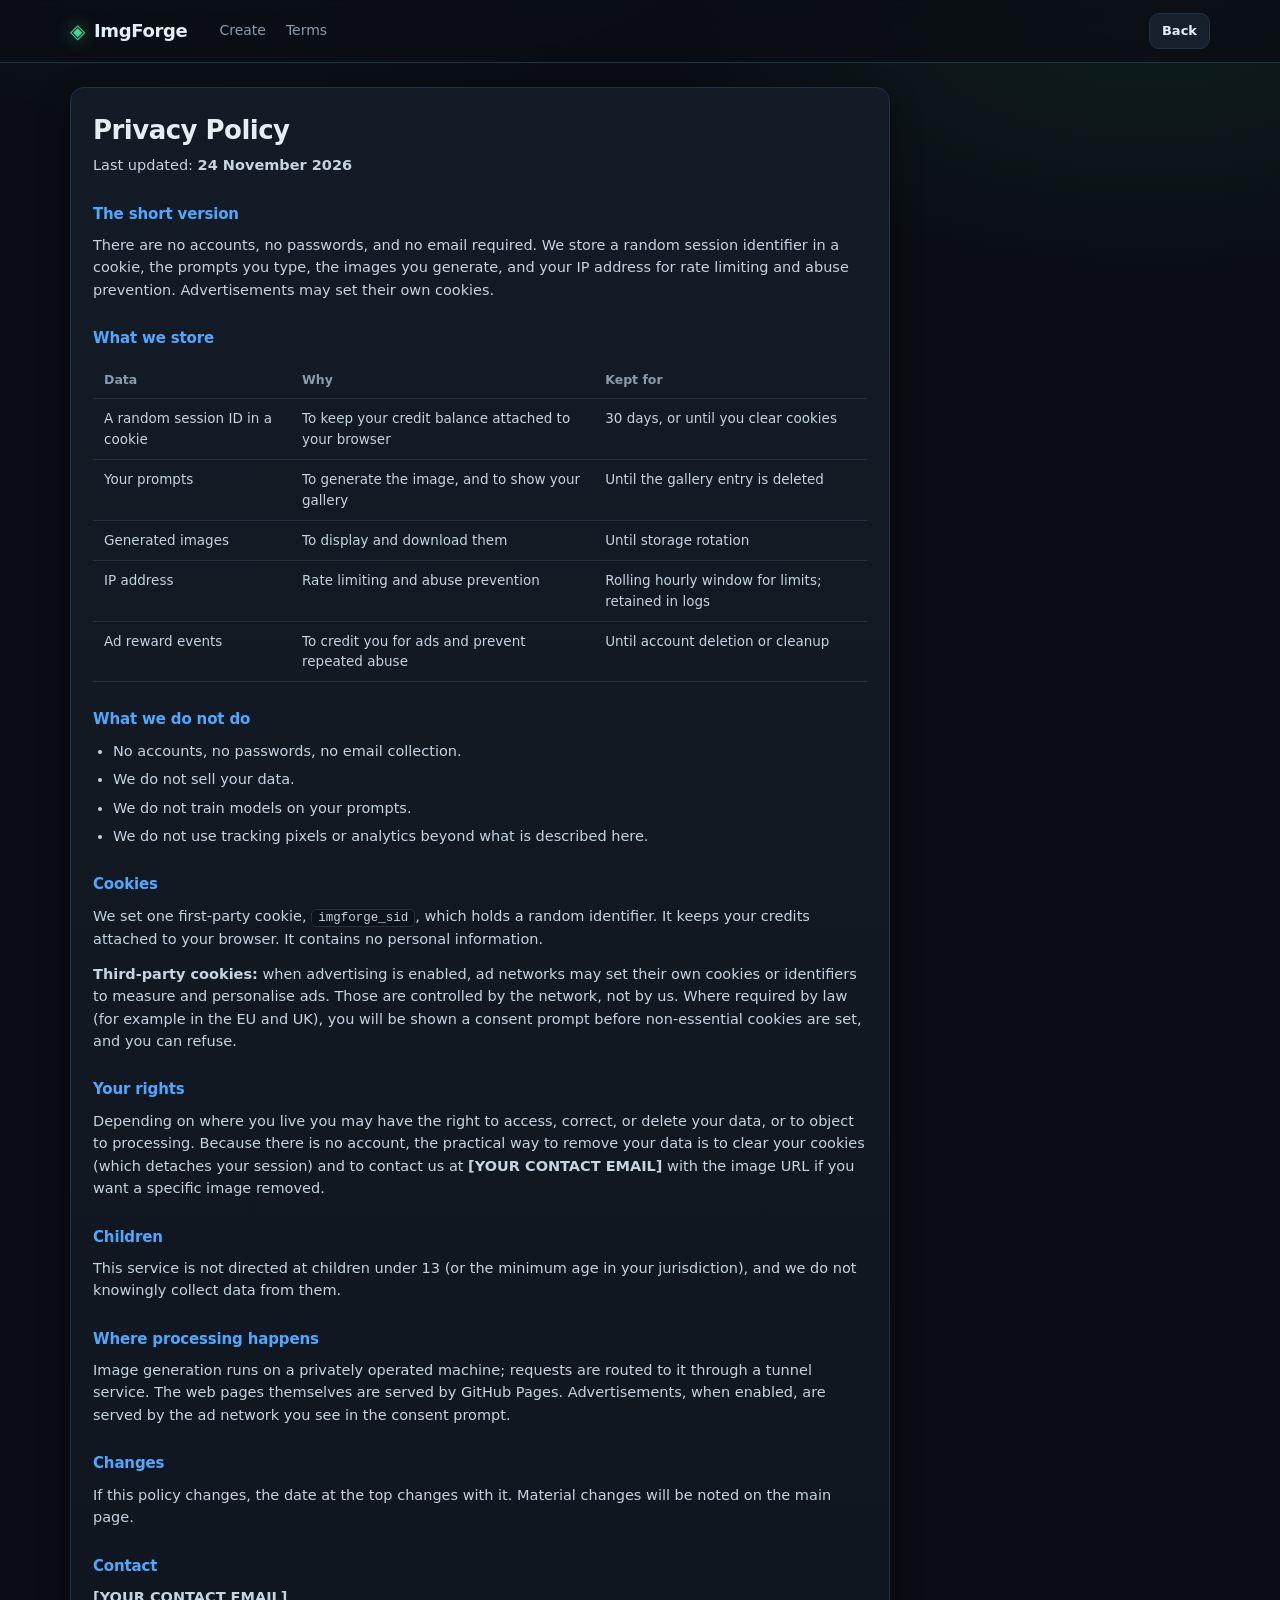
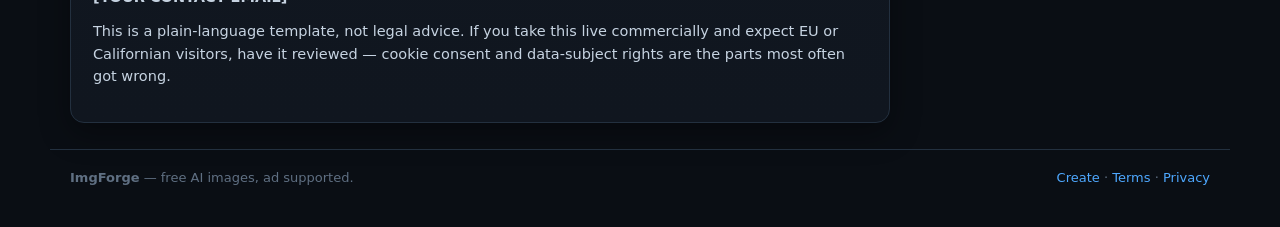
==== privacy.html @ 8022893f "Add Terms, Privacy, ad slot system, ads.txt" ====
<!DOCTYPE html>
<html lang="en">
<head>
<meta charset="utf-8">
<meta name="viewport" content="width=device-width, initial-scale=1">
<title>Privacy Policy — ImgForge</title>
<meta name="description" content="What the free ImgForge AI image generator stores, and what it does not.">
<link rel="stylesheet" href="styles.css">
</head>
<body>

<header class="topbar">
  <div class="wrap topbar-inner">
    <a class="brand" href="index.html"><span class="logo">◈</span><span>ImgForge</span></a>
    <nav class="nav">
      <a href="index.html">Create</a>
      <a href="terms.html">Terms</a>
    </nav>
    <div class="wallet"><a class="btn btn-small" href="index.html">Back</a></div>
  </div>
</header>

<main class="wrap" style="margin-top:24px">
  <article class="panel legal">
    <h1>Privacy Policy</h1>
    <p class="muted small">Last updated: <strong>24 November 2026</strong></p>

    <h2>The short version</h2>
    <p>
      There are no accounts, no passwords, and no email required. We store a random
      session identifier in a cookie, the prompts you type, the images you generate, and
      your IP address for rate limiting and abuse prevention. Advertisements may set
      their own cookies.
    </p>

    <h2>What we store</h2>
    <table class="legal-table">
      <tr><th>Data</th><th>Why</th><th>Kept for</th></tr>
      <tr>
        <td>A random session ID in a cookie</td>
        <td>To keep your credit balance attached to your browser</td>
        <td>30 days, or until you clear cookies</td>
      </tr>
      <tr>
        <td>Your prompts</td>
        <td>To generate the image, and to show your gallery</td>
        <td>Until the gallery entry is deleted</td>
      </tr>
      <tr>
        <td>Generated images</td>
        <td>To display and download them</td>
        <td>Until storage rotation</td>
      </tr>
      <tr>
        <td>IP address</td>
        <td>Rate limiting and abuse prevention</td>
        <td>Rolling hourly window for limits; retained in logs</td>
      </tr>
      <tr>
        <td>Ad reward events</td>
        <td>To credit you for ads and prevent repeated abuse</td>
        <td>Until account deletion or cleanup</td>
      </tr>
    </table>

    <h2>What we do not do</h2>
    <ul>
      <li>No accounts, no passwords, no email collection.</li>
      <li>We do not sell your data.</li>
      <li>We do not train models on your prompts.</li>
      <li>We do not use tracking pixels or analytics beyond what is described here.</li>
    </ul>

    <h2>Cookies</h2>
    <p>
      We set one first-party cookie, <code>imgforge_sid</code>, which holds a random
      identifier. It keeps your credits attached to your browser. It contains no personal
      information.
    </p>
    <p>
      <strong>Third-party cookies:</strong> when advertising is enabled, ad networks may
      set their own cookies or identifiers to measure and personalise ads. Those are
      controlled by the network, not by us. Where required by law (for example in the EU
      and UK), you will be shown a consent prompt before non-essential cookies are set,
      and you can refuse.
    </p>

    <h2>Your rights</h2>
    <p>
      Depending on where you live you may have the right to access, correct, or delete
      your data, or to object to processing. Because there is no account, the practical
      way to remove your data is to clear your cookies (which detaches your session) and
      to contact us at <strong>[YOUR CONTACT EMAIL]</strong> with the image URL if you
      want a specific image removed.
    </p>

    <h2>Children</h2>
    <p>
      This service is not directed at children under 13 (or the minimum age in your
      jurisdiction), and we do not knowingly collect data from them.
    </p>

    <h2>Where processing happens</h2>
    <p>
      Image generation runs on a privately operated machine; requests are routed to it
      through a tunnel service. The web pages themselves are served by GitHub Pages.
      Advertisements, when enabled, are served by the ad network you see in the consent
      prompt.
    </p>

    <h2>Changes</h2>
    <p>
      If this policy changes, the date at the top changes with it. Material changes will
      be noted on the main page.
    </p>

    <h2>Contact</h2>
    <p><strong>[YOUR CONTACT EMAIL]</strong></p>

    <p class="fineprint">
      This is a plain-language template, not legal advice. If you take this live
      commercially and expect EU or Californian visitors, have it reviewed — cookie
      consent and data-subject rights are the parts most often got wrong.
    </p>
  </article>
</main>

<footer class="wrap footer">
  <div><strong>ImgForge</strong> — free AI images, ad supported.</div>
  <div><a href="index.html">Create</a> · <a href="terms.html">Terms</a> · <a href="privacy.html">Privacy</a></div>
</footer>

</body>
</html>
---- styles.css ----
:root {
  --bg: #0a0e14;
  --bg-2: #10161f;
  --panel: #131b26;
  --line: #23303f;
  --text: #e6edf5;
  --muted: #8b9bad;
  --accent: #3ddc97;
  --accent-2: #4ea8ff;
  --danger: #ff6b6b;
  --radius: 14px;
  --shadow: 0 10px 30px rgba(0, 0, 0, .35);
}

* { box-sizing: border-box; }

html, body { margin: 0; padding: 0; }

body {
  background:
    radial-gradient(1100px 500px at 15% -10%, rgba(78, 168, 255, .10), transparent 60%),
    radial-gradient(900px 500px at 90% 0%, rgba(61, 220, 151, .08), transparent 55%),
    var(--bg);
  color: var(--text);
  font: 16px/1.55 ui-sans-serif, system-ui, -apple-system, "Segoe UI", Roboto, Inter, sans-serif;
  min-height: 100vh;
}

.wrap { width: 100%; max-width: 1180px; margin: 0 auto; padding: 0 20px; }

a { color: var(--accent-2); text-decoration: none; }
a:hover { text-decoration: underline; }

/* ---------------------------------------------------------------- topbar */
.topbar {
  position: sticky; top: 0; z-index: 20;
  background: rgba(10, 14, 20, .82);
  backdrop-filter: blur(10px);
  border-bottom: 1px solid var(--line);
}
.topbar-inner {
  display: flex; align-items: center; gap: 18px;
  height: 62px;
}
.brand {
  display: flex; align-items: center; gap: 9px;
  font-weight: 700; font-size: 18px; color: var(--text);
  letter-spacing: -.02em;
}
.brand:hover { text-decoration: none; }
.logo {
  color: var(--accent); font-size: 20px;
  filter: drop-shadow(0 0 8px rgba(61, 220, 151, .55));
}
.nav { display: flex; gap: 20px; margin-left: 14px; }
.nav a { color: var(--muted); font-size: 14px; }
.nav a:hover { color: var(--text); text-decoration: none; }

.wallet {
  margin-left: auto; display: flex; align-items: center; gap: 8px;
  font-size: 14px;
}
#credit-count {
  min-width: 34px; padding: 3px 10px;
  border-radius: 999px;
  background: rgba(61, 220, 151, .12);
  border: 1px solid rgba(61, 220, 151, .35);
  color: var(--accent); font-weight: 700; text-align: center;
}
.wallet-label { color: var(--muted); }

/* ---------------------------------------------------------------- layout */
.layout {
  display: grid;
  grid-template-columns: minmax(0, 1fr) 340px;
  gap: 20px;
  margin-top: 20px;
  align-items: start;
}
@media (max-width: 900px) {
  .layout { grid-template-columns: 1fr; }
  .nav { display: none; }
}

.panel {
  background: linear-gradient(180deg, var(--panel), var(--bg-2));
  border: 1px solid var(--line);
  border-radius: var(--radius);
  padding: 22px;
  box-shadow: var(--shadow);
}

h1 { font-size: 22px; margin: 0 0 6px; letter-spacing: -.02em; }
h2 { font-size: 16px; margin: 0 0 10px; letter-spacing: -.01em; }
.lede { color: var(--muted); margin: 0 0 18px; font-size: 14.5px; }
.muted { color: var(--muted); }
.small { font-size: 13px; }
.fineprint { color: #6f7f92; font-size: 12.5px; margin: 14px 0 0; }

/* ---------------------------------------------------------------- fields */
.field { display: block; margin-bottom: 16px; position: relative; }
.field .label {
  display: block; font-size: 13px; color: var(--muted);
  margin-bottom: 7px; font-weight: 600;
}
.hint { font-weight: 400; color: #5f6f82; }

textarea, input[type="number"], select {
  width: 100%;
  background: #0c121a;
  border: 1px solid var(--line);
  border-radius: 10px;
  color: var(--text);
  padding: 12px 13px;
  font: inherit;
  outline: none;
  transition: border-color .15s, box-shadow .15s;
}
textarea { resize: vertical; min-height: 96px; }
textarea:focus, input:focus, select:focus {
  border-color: rgba(78, 168, 255, .6);
  box-shadow: 0 0 0 3px rgba(78, 168, 255, .13);
}
.counter {
  position: absolute; right: 10px; bottom: 8px;
  font-size: 11.5px; color: #55657a;
}
.row { display: flex; gap: 14px; }
.grow { flex: 1; }

/* --------------------------------------------------------------- buttons */
.btn {
  border: 1px solid var(--line);
  background: #16202d;
  color: var(--text);
  border-radius: 10px;
  padding: 11px 16px;
  font: inherit; font-weight: 600;
  cursor: pointer;
  transition: transform .06s, background .15s, border-color .15s, opacity .15s;
}
.btn:hover:not(:disabled) { background: #1c2837; border-color: #2e3f52; }
.btn:active:not(:disabled) { transform: translateY(1px); }
.btn:disabled { opacity: .5; cursor: not-allowed; }
.btn-small { padding: 7px 12px; font-size: 13px; }
.btn-block { width: 100%; display: block; }
.btn-ghost { background: transparent; border-color: transparent; color: var(--muted); }
.btn-ghost:hover { color: var(--text); background: rgba(255,255,255,.04); }
.btn-primary {
  background: linear-gradient(180deg, #3ddc97, #2cbb7f);
  color: #052116;
  border-color: #2cbb7f;
  font-weight: 700;
}
.btn-primary:hover:not(:disabled) {
  background: linear-gradient(180deg, #4de8a6, #31c98a);
  border-color: #4de8a6;
}

/* ---------------------------------------------------------------- status */
.status {
  margin-top: 14px;
  padding: 12px 14px;
  border-radius: 10px;
  font-size: 14px;
  border: 1px solid var(--line);
  background: #0e151f;
}
.status-working { border-color: rgba(78, 168, 255, .4); color: #bcd9ff; }
.status-error { border-color: rgba(255, 107, 107, .45); color: #ffc4c4; background: rgba(255, 107, 107, .06); }
.status-ok { border-color: rgba(61, 220, 151, .45); color: #b7f5da; background: rgba(61, 220, 151, .06); }

/* --------------------------------------------------------------- gallery */
.gallery {
  display: grid;
  grid-template-columns: repeat(2, minmax(0, 1fr));
  gap: 10px;
  margin-top: 12px;
}
.shot { margin: 0; }
.shot a { display: block; border-radius: 10px; overflow: hidden; border: 1px solid var(--line); }
.shot img {
  display: block; width: 100%; height: auto;
  aspect-ratio: 1 / 1; object-fit: cover;
  transition: transform .25s;
}
.shot a:hover img { transform: scale(1.04); }
.shot figcaption {
  font-size: 11.5px; color: var(--muted);
  margin-top: 5px;
  display: -webkit-box; -webkit-line-clamp: 2; -webkit-box-orient: vertical;
  overflow: hidden;
}
.empty { color: #5f6f82; font-size: 13.5px; margin: 8px 0 0; }

/* ------------------------------------------------------------- ad slots */
.ad-slot {
  position: relative;
  border: 1px dashed #24313f;
  border-radius: 12px;
  background:
    repeating-linear-gradient(45deg, rgba(255,255,255,.014) 0 10px, transparent 10px 20px),
    #0b1119;
  display: flex; align-items: center; justify-content: center;
  color: #46566a; font-size: 12.5px;
  margin: 18px 0;
}
.ad-tag {
  position: absolute; top: 6px; left: 9px;
  font-size: 9.5px; letter-spacing: .12em; text-transform: uppercase;
  color: #3d4c5e;
}
.ad-leaderboard { height: 90px; }
.ad-rect { height: 250px; }
.ad-sky { height: 420px; }
@media (max-width: 900px) {
  .ad-leaderboard { height: 100px; }
  .ad-rect { height: 250px; }
  .ad-sky { height: 250px; }
}

/* ----------------------------------------------------------------- modal */
.modal {
  position: fixed; inset: 0; z-index: 50;
  background: rgba(4, 7, 11, .78);
  backdrop-filter: blur(6px);
  display: flex; align-items: center; justify-content: center;
  padding: 20px;
}
.modal[hidden] { display: none; }
.modal-card {
  width: 100%; max-width: 460px;
  background: linear-gradient(180deg, var(--panel), var(--bg-2));
  border: 1px solid var(--line);
  border-radius: 16px;
  padding: 22px;
  box-shadow: 0 30px 80px rgba(0, 0, 0, .6);
}
.modal-card h2 { margin: 0 0 4px; font-size: 18px; }
.modal-card p { margin: 0 0 14px; font-size: 14px; }
.modal-ad { height: 200px; margin: 0 0 14px; }
.modal-progress {
  height: 6px; background: #0c121a; border-radius: 999px;
  overflow: hidden; margin-bottom: 14px;
}
#ad-progress {
  height: 100%; width: 0%;
  background: linear-gradient(90deg, var(--accent-2), var(--accent));
  transition: width 1s linear;
}

/* ------------------------------------------------------------------- how */
#how { margin-top: 20px; }
.how { max-width: 820px; }
.steps { margin: 0; padding-left: 20px; color: #c6d3e1; font-size: 14.5px; }
.steps li { margin-bottom: 8px; }

/* ---------------------------------------------------------------- footer */
.footer {
  margin: 26px auto 40px;
  padding-top: 18px;
  border-top: 1px solid var(--line);
  color: #5f6f82; font-size: 13px;
  display: flex; justify-content: space-between; gap: 16px; flex-wrap: wrap;
}

/* ----------------------------------------------------------------- legal */
.legal { max-width: 820px; }
.legal h1 { font-size: 26px; margin-bottom: 4px; }
.legal h2 {
  font-size: 15px; margin: 26px 0 8px;
  color: var(--accent-2); letter-spacing: -.01em;
}
.legal p, .legal li { color: #c6d3e1; font-size: 14.5px; }
.legal p { margin: 0 0 12px; }
.legal ul { padding-left: 20px; margin: 0 0 14px; }
.legal li { margin-bottom: 6px; }
.legal code {
  background: #0c121a; border: 1px solid var(--line);
  border-radius: 5px; padding: 1px 6px; font-size: 12.5px;
}
.legal-table {
  width: 100%; border-collapse: collapse; margin: 10px 0 16px;
  font-size: 13.5px;
}
.legal-table th, .legal-table td {
  text-align: left; padding: 9px 11px;
  border-bottom: 1px solid var(--line); vertical-align: top;
}
.legal-table th { color: var(--muted); font-weight: 600; font-size: 12.5px; }
.legal-table td { color: #c6d3e1; }
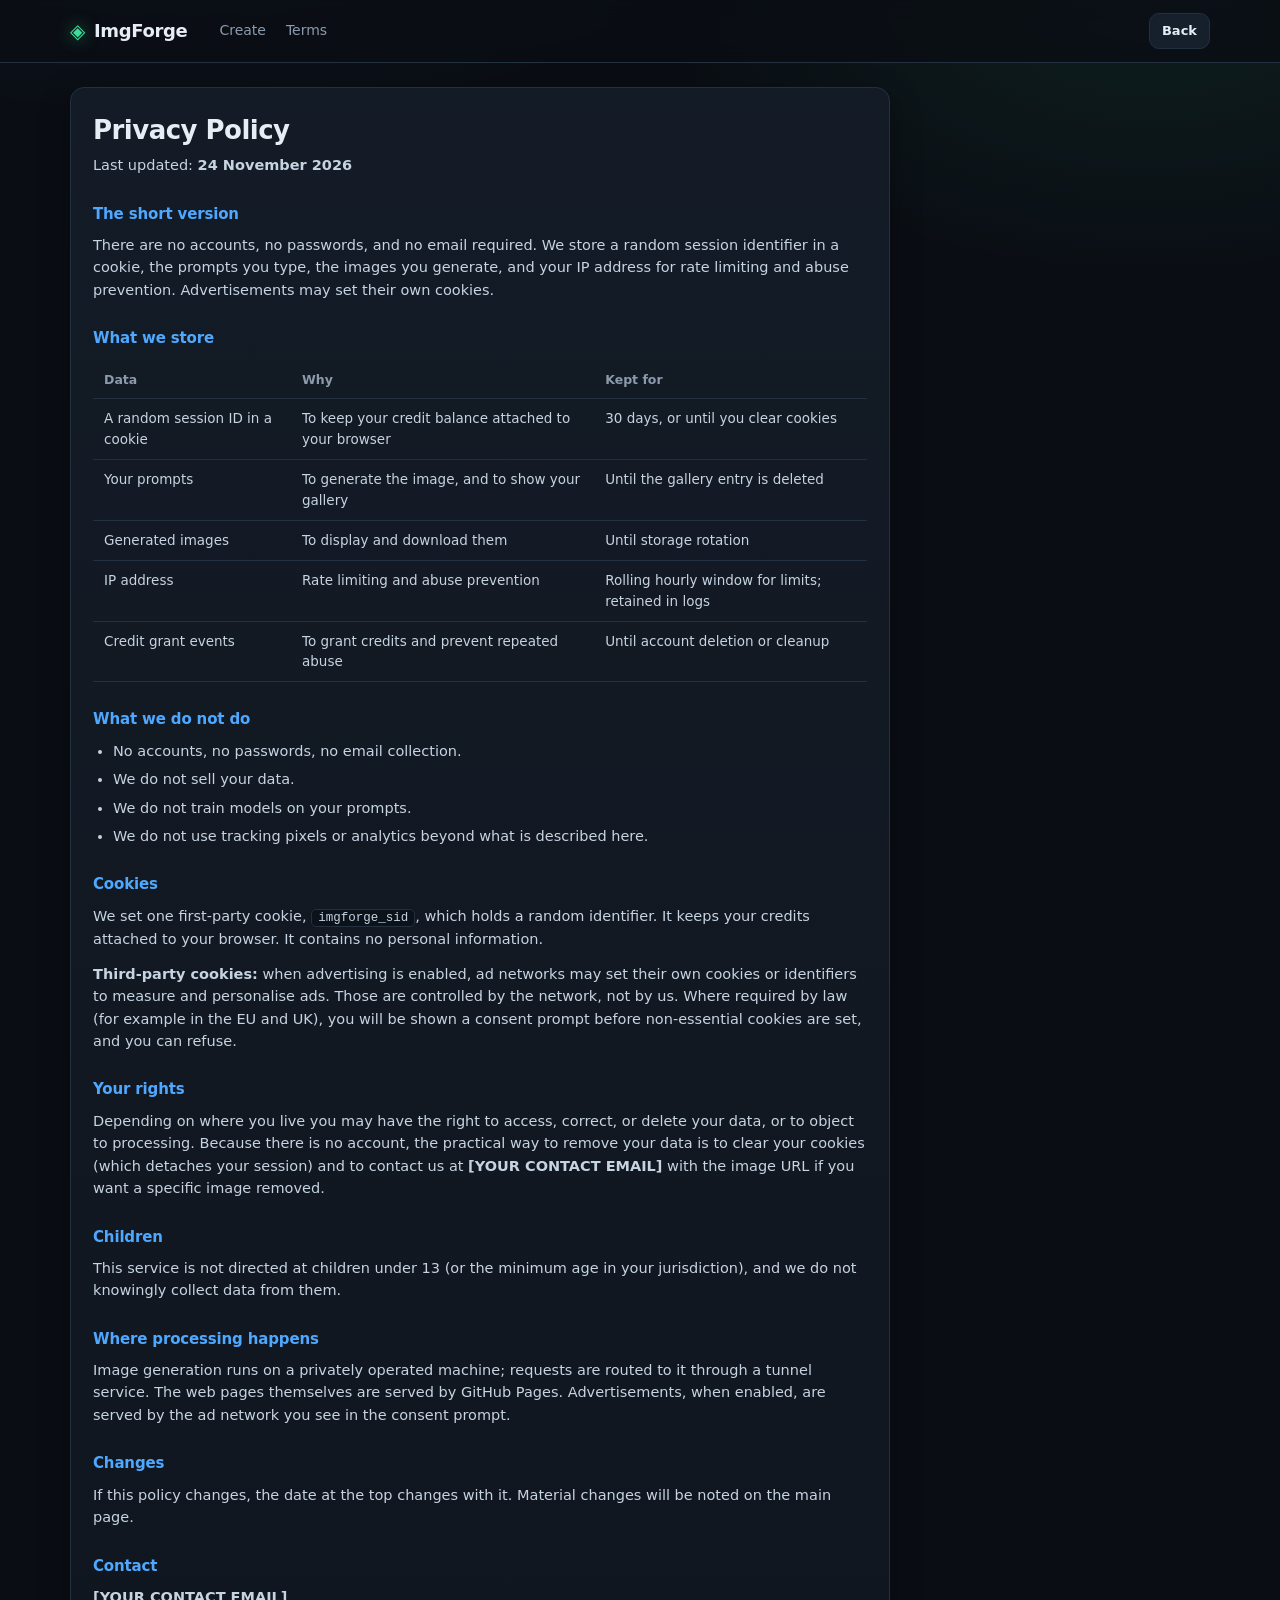
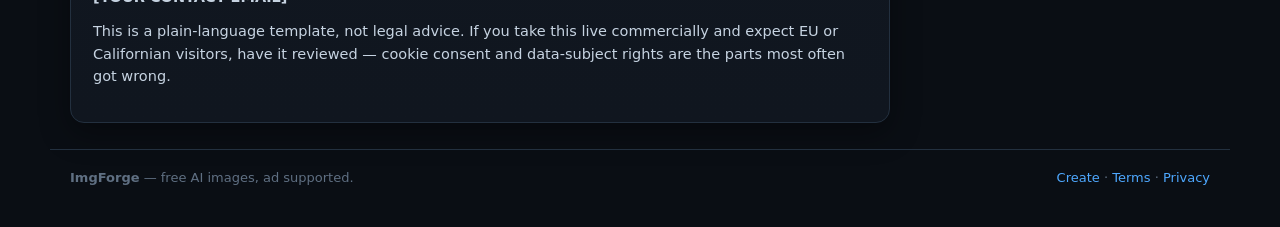
==== commit 58555c0d: "Wire Adsterra units; replace fake rewarded copy with timed bonus" ====
--- a/privacy.html
+++ b/privacy.html
@@ -57,8 +57,8 @@
         <td>Rolling hourly window for limits; retained in logs</td>
       </tr>
       <tr>
-        <td>Ad reward events</td>
-        <td>To credit you for ads and prevent repeated abuse</td>
+        <td>Credit grant events</td>
+        <td>To grant credits and prevent repeated abuse</td>
         <td>Until account deletion or cleanup</td>
       </tr>
     </table>
--- a/styles.css
+++ b/styles.css
@@ -219,6 +219,15 @@
   .ad-sky { height: 250px; }
 }
 
+/* Slots holding a live ad: drop the dashed placeholder chrome so the real
+   creative sits on the page instead of inside a labelled box. */
+.ad-slot.ad-live {
+  border: 0;
+  background: none;
+  padding: 0;
+}
+.ad-slot.ad-live > .ad-body { display: flex; justify-content: center; }
+
 /* ----------------------------------------------------------------- modal */
 .modal {
   position: fixed; inset: 0; z-index: 50;
